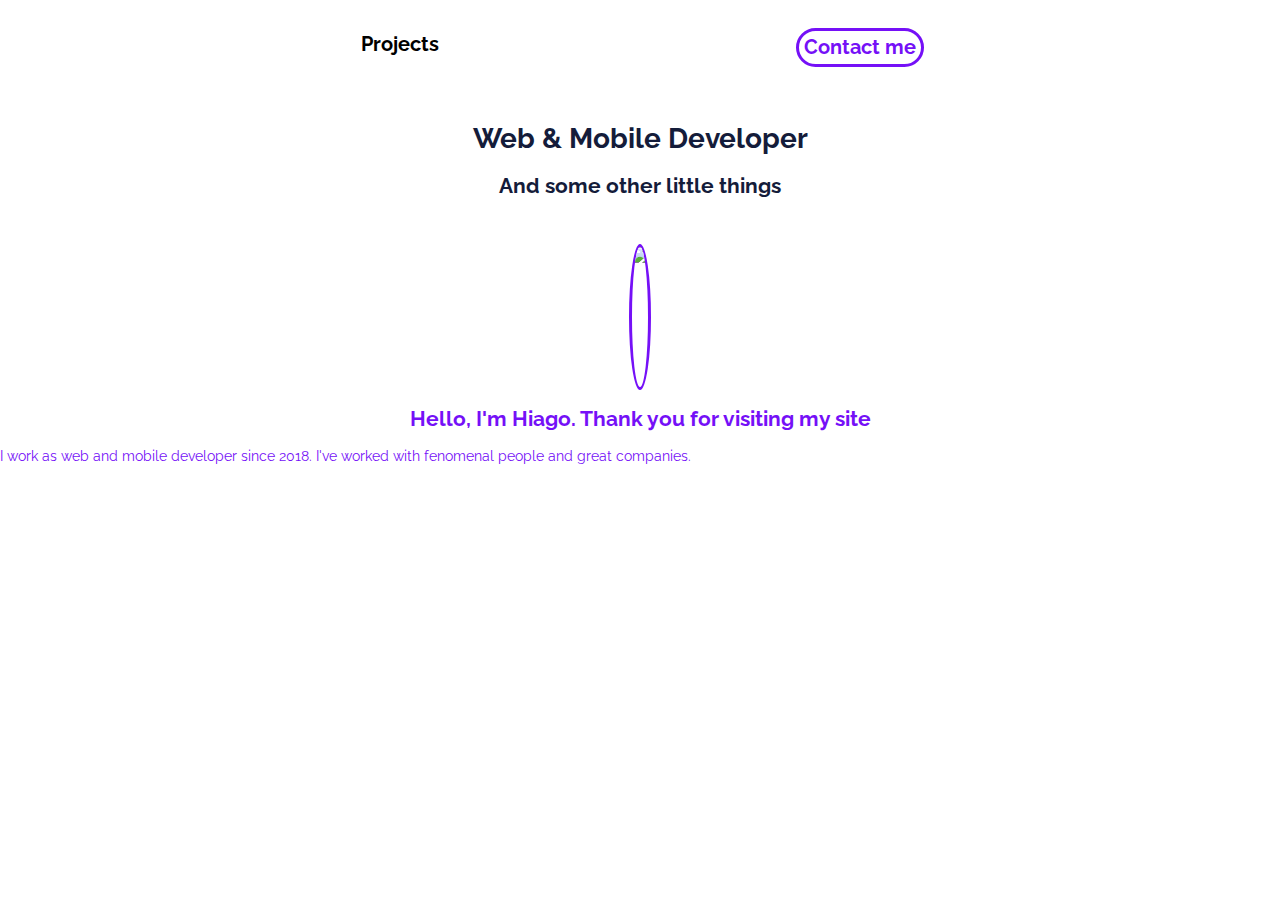
==== index.html @ d1b9c7f1 "initial commit" ====
<!DOCTYPE html>

<html>
    <head>

        <meta charset="utf-8">
        <meta name="viewport" content="width=device-width,initial-scale=1.0">
        <title>Hiago Souza</title>
        
        <link rel="stylesheet" type="text/css" href="style.css">
        <link href="https://fonts.googleapis.com/css2?family=Raleway&display=swap" rel="stylesheet">
            
    </head>

    <header>

        <div class="header-box">
            <div class="projects">Projects</div>
            <div class="contact-me">Contact me</div>
        </div>

    </header>

    <body>

        <div class="intro-container">
            <h1 class="site-title">Web & Mobile Developer</h1>
            <h2 class="site-subtitle">And some other little things</h2>

            <div class="avatar-pic">
                <img class="main-pic" src="./assets/main-pic.jpg">
            </div>
       </div>

       <div class="apresentation-container">
           <h2 class="apresentation-title">Hello, I'm Hiago. Thank you for visiting my site</h2>
           <p class="apresentation-paragraph">I work as web and mobile developer since 2018. I've worked with fenomenal people and great companies.</p>
       </div>

    </body>
       
</html>
---- style.css ----
html{line-height:1.15;-webkit-text-size-adjust:100%}body{margin:0}main{display:block}h1{font-size:2em;margin:.67em 0}hr{box-sizing:content-box;height:0;overflow:visible}pre{font-family:monospace,monospace;font-size:1em}a{background-color:transparent}abbr[title]{border-bottom:none;text-decoration:underline;text-decoration:underline dotted}b,strong{font-weight:bolder}code,kbd,samp{font-family:monospace,monospace;font-size:1em}small{font-size:80%}sub,sup{font-size:75%;line-height:0;position:relative;vertical-align:baseline}sub{bottom:-.25em}sup{top:-.5em}img{border-style:none}button,input,optgroup,select,textarea{font-family:inherit;font-size:100%;line-height:1.15;margin:0}button,input{overflow:visible}button,select{text-transform:none}[type=button],[type=reset],[type=submit],button{-webkit-appearance:button}[type=button]::-moz-focus-inner,[type=reset]::-moz-focus-inner,[type=submit]::-moz-focus-inner,button::-moz-focus-inner{border-style:none;padding:0}[type=button]:-moz-focusring,[type=reset]:-moz-focusring,[type=submit]:-moz-focusring,button:-moz-focusring{outline:1px dotted ButtonText}fieldset{padding:.35em .75em .625em}legend{box-sizing:border-box;color:inherit;display:table;max-width:100%;padding:0;white-space:normal}progress{vertical-align:baseline}textarea{overflow:auto}[type=checkbox],[type=radio]{box-sizing:border-box;padding:0}[type=number]::-webkit-inner-spin-button,[type=number]::-webkit-outer-spin-button{height:auto}[type=search]{-webkit-appearance:textfield;outline-offset:-2px}[type=search]::-webkit-search-decoration{-webkit-appearance:none}::-webkit-file-upload-button{-webkit-appearance:button;font:inherit}details{display:block}summary{display:list-item}template{display:none}[hidden]{display:none}


html{
    font-size: 14px;
    font-family: Raleway;
}
   
p{
       margin: 0;
}

h1{
    text-align: center;
}

h2{
    text-align: center;
}

.header-box{
    margin-top: 2rem;
    display: flex;
    justify-content: space-evenly;

}

.projects{
    font-weight: bold;
    font-size: 20px;
    margin-left: 5px;
    padding-top: 5px;
}

.contact-me{
    color: #7510F7;
    border: solid 3px #7510F7;
    border-radius: 30px;
    font-weight: bold;
    font-size: 20px;
    padding: 5px;
}

.intro-container{
    margin: 4rem 5px 0 5px;
}

.avatar-pic{
    display: flex;
    justify-content: center;
    align-content: center;
}

.main-pic{
    margin-top: 2rem;
    height: 10rem;
    border-radius: 50%;
    border: solid 3px #7510F7;
    text-align: center;
}

.site-title{
    color: #141c3a;
}

.site-subtitle{
    color: #141c3a;
}

.apresentation-container{
    color: #7510F7;
}
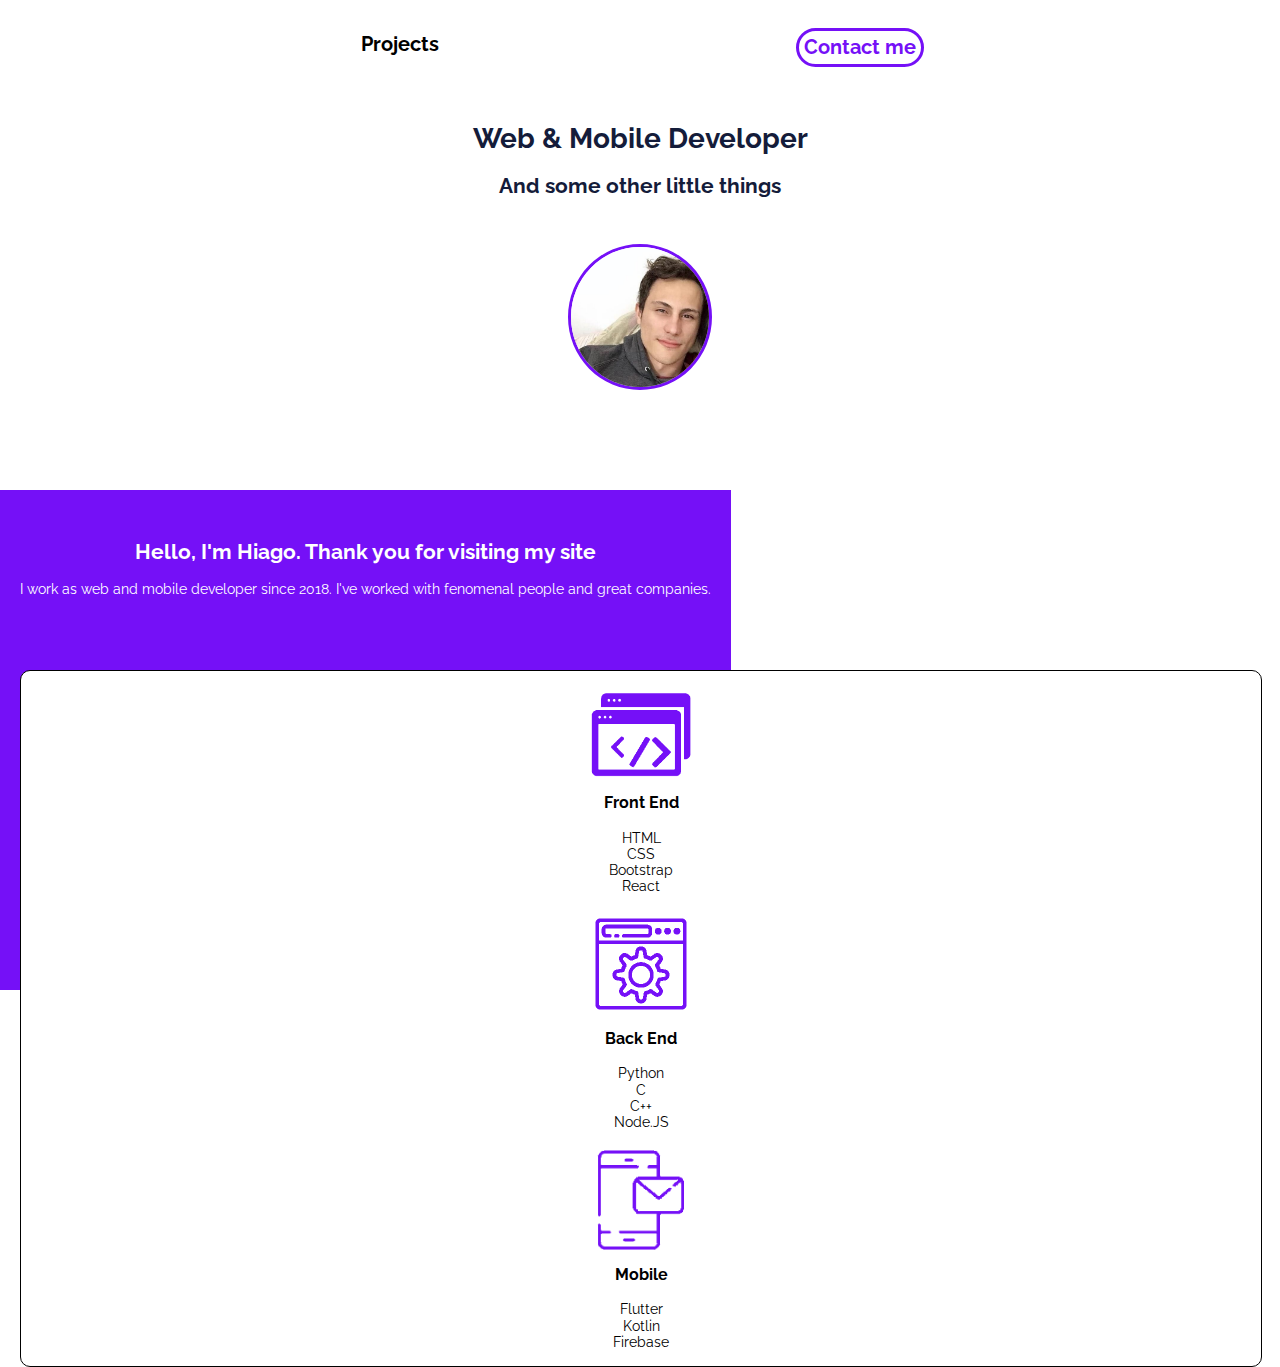
==== commit 94787b36: "body" ====
--- a/index.html
+++ b/index.html
@@ -26,9 +26,8 @@
         <div class="intro-container">
             <h1 class="site-title">Web & Mobile Developer</h1>
             <h2 class="site-subtitle">And some other little things</h2>
-
             <div class="avatar-pic">
-                <img class="main-pic" src="./assets/main-pic.jpg">
+                <img class="main-pic" src="./assets/Profile.png">
             </div>
        </div>
 
@@ -37,6 +36,20 @@
            <p class="apresentation-paragraph">I work as web and mobile developer since 2018. I've worked with fenomenal people and great companies.</p>
        </div>
 
+       <div class="skills-container">
+           <img class="front-icon" src="./assets/frontend-icon.png">
+           <h3 class="front-title">Front End</h3>
+            <p class="skills">HTML<br>CSS<br>Bootstrap<br>React</p>
+
+            <img class="back-icon" src="./assets/backend-icon.png">
+            <h3 class="back-title">Back End</h3>
+             <p class="skills">Python<br>C<br>C++<br>Node.JS</p>
+
+             <img class="mobile-icon" src="./assets/mobile-icon.png">
+             <h3 class="mobile-title">Mobile</h3>
+              <p class="skills">Flutter<br>Kotlin<br>Firebase<br><br></p>
+       </div>
+
     </body>
        
 </html>--- a/style.css
+++ b/style.css
@@ -15,6 +15,10 @@
 }
 
 h2{
+    text-align: center;
+}
+
+h3{
     text-align: center;
 }
 
@@ -57,6 +61,7 @@
     border-radius: 50%;
     border: solid 3px #7510F7;
     text-align: center;
+    
 }
 
 .site-title{
@@ -68,5 +73,64 @@
 }
 
 .apresentation-container{
-    color: #7510F7;
+    margin-top: 100px;
+    position: absolute;
+    height: 500px;
+    color: #ffffff;
+    background-color: #7510F7;
 }
+
+.apresentation-container .apresentation-paragraph{
+    text-align: center;
+    margin: 0 20px;
+
+}
+
+.apresentation-container .apresentation-title{
+    margin-top: 50px;
+    margin-right: 20px;
+    margin-left: 20px;
+}
+
+.my-skills{
+    color: #141c3a;
+
+}
+
+.skills-container{
+    position: absolute;
+    background-color:  #ffffff;
+    width: calc(100% - 40px);
+    margin: 280px 20px 0 20px;
+    border-radius: 10px;
+    border: 1px solid black;
+}
+
+.skills-container .front-icon{
+    margin-top: 20px;
+    width: 100px;
+    margin-left: auto;
+    margin-right: auto;
+    display: block;
+}
+
+.skills-container .skills{
+    text-align: center;
+
+}
+
+.skills-container .back-icon{
+    margin-top: 20px;
+    width: 100px;
+    margin-left: auto;
+    margin-right: auto;
+    display: block;
+}
+
+.skills-container .mobile-icon{
+    margin-top: 20px;
+    width: 100px;
+    margin-left: auto;
+    margin-right: auto;
+    display: block;
+}
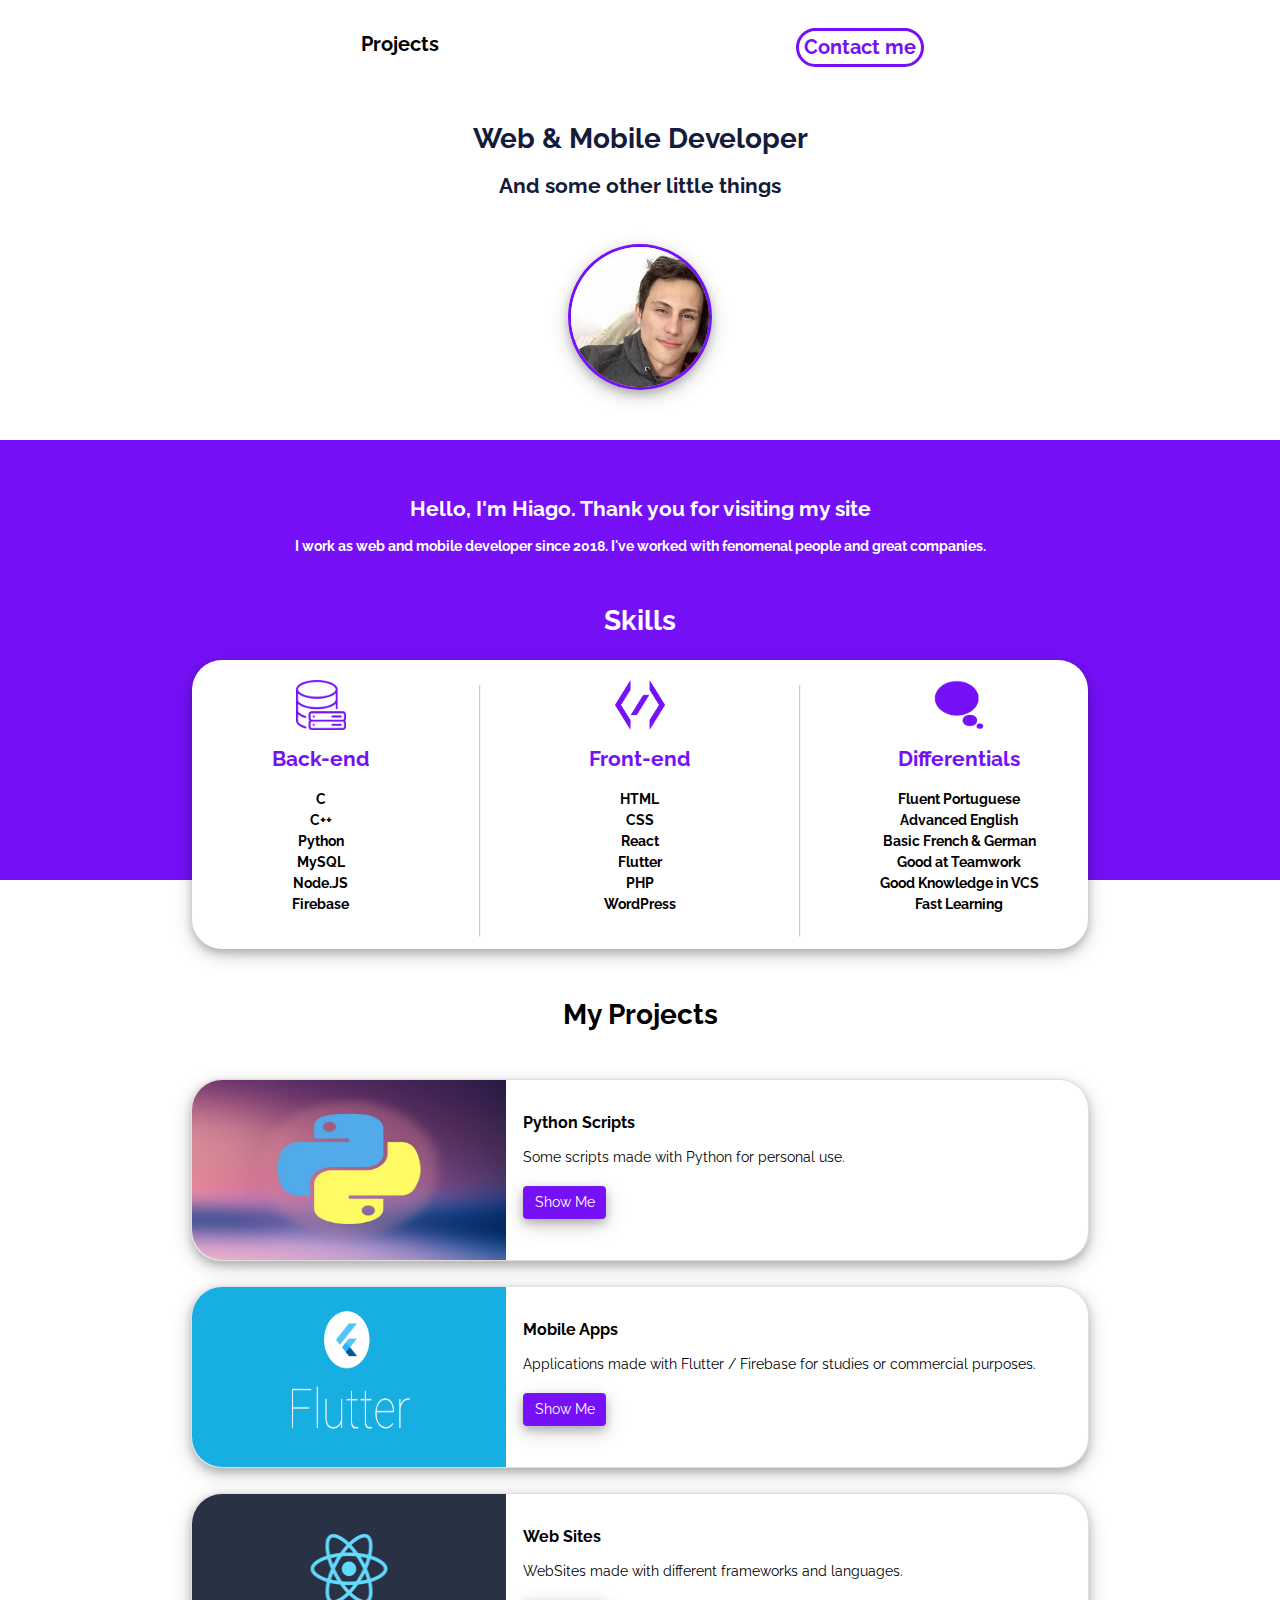
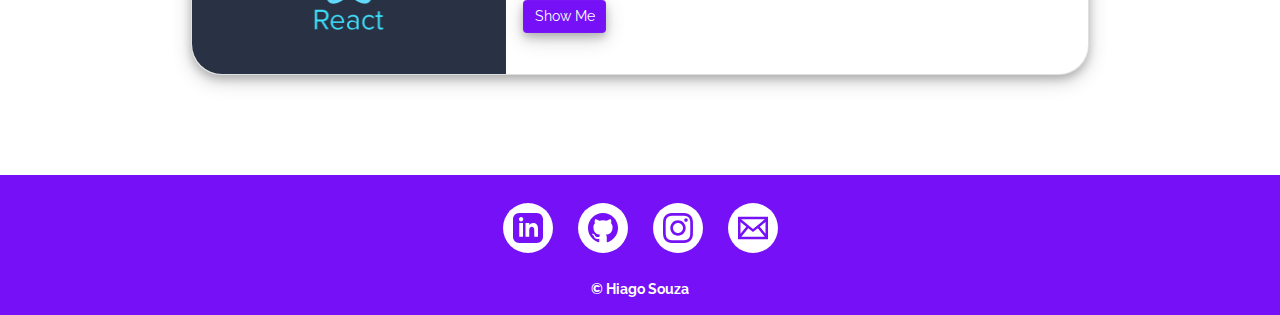
==== commit 27bd3594: "first commit for homepage" ====
--- a/index.html
+++ b/index.html
@@ -26,30 +26,115 @@
         <div class="intro-container">
             <h1 class="site-title">Web & Mobile Developer</h1>
             <h2 class="site-subtitle">And some other little things</h2>
+
             <div class="avatar-pic">
-                <img class="main-pic" src="./assets/Profile.png">
+                <img class="main-pic" src="./assets/profile.jpg">
             </div>
        </div>
 
-       <div class="apresentation-container">
-           <h2 class="apresentation-title">Hello, I'm Hiago. Thank you for visiting my site</h2>
-           <p class="apresentation-paragraph">I work as web and mobile developer since 2018. I've worked with fenomenal people and great companies.</p>
-       </div>
+       <div class="background-color-div"></div>
+            <div class="apresentation-container">
+                <h2 class="apresentation-title">Hello, I'm Hiago. Thank you for visiting my site</h2>
+                <p class="apresentation-paragraph">I work as web and mobile developer since 2018. I've worked with fenomenal people and great companies.</p>
+            </div>
 
-       <div class="skills-container">
-           <img class="front-icon" src="./assets/frontend-icon.png">
-           <h3 class="front-title">Front End</h3>
-            <p class="skills">HTML<br>CSS<br>Bootstrap<br>React</p>
+           <h2 class="section-skills-title">Skills</h2>
+            <div class="skills-card">
+                <div class="skill-column">
+                    <div class="skill-title">
+                        <img src="./assets/back-logo.png" class="logo"> 
+                        <h2 class="back-title">Back-end</h2>
+                    </div>
 
-            <img class="back-icon" src="./assets/backend-icon.png">
-            <h3 class="back-title">Back End</h3>
-             <p class="skills">Python<br>C<br>C++<br>Node.JS</p>
+                    <ul class="skills-name">
+                        <li>C</li>
+                        <li>C++</li>
+                        <li>Python</li>
+                        <li>MySQL</li>
+                        <li>Node.JS</li>
+                        <li>Firebase</li>
+                    </ul>
+                 </div>
+                 <hr>
 
-             <img class="mobile-icon" src="./assets/mobile-icon.png">
-             <h3 class="mobile-title">Mobile</h3>
-              <p class="skills">Flutter<br>Kotlin<br>Firebase<br><br></p>
-       </div>
+                <div class="skill-column"> 
+                    <div class="skill-title">
+                        <img src="./assets/front-logo.png" class="logo">
+                        <h2 class="back-title">Front-end</h2>
+                    </div>
+    
+                    
+                    <ul class="skills-name">
+                        <li>HTML</li>
+                        <li>CSS</li>
+                        <li>React</li>
+                        <li>Flutter</li>
+                        <li>PHP</li>
+                        <li>WordPress</li>
+                    </ul>
+                </div>
+                <hr>
+        
+                <div class="skill-column">
+                    <div class="skill-title">
+                        <img src="./assets/soft-logo.png" class="logo"> </img>
+                        <h2 class="back-title">Differentials</h2>
+                    </div>
+    
+                    <ul class="skills-name">
+                        <li>Fluent Portuguese</li>
+                        <li>Advanced English</li>
+                        <li>Basic French & German</li>
+                        <li>Good at Teamwork</li>
+                        <li>Good Knowledge in VCS</li>
+                        <li>Fast Learning</li>
+                    </ul>
+                </div>
+           </div>
+      
 
+        <h2 class="my-projects-title">My Projects</h2>
+        <div class="my-projects">
+            <div class="card">
+                <img src="assets/python.jpg" class="card-img-top">
+                <div class="card-body">
+                    <h3 class="card-title">Python Scripts</h3>
+                    <p class="card-text">Some scripts made with Python for personal use.</p>
+                    <a href="#" class="btn btn-primary">Show Me</a>
+                </div>
+            </div>
+
+            <div class="card">
+                <img src="assets/flutter.png" class="card-img-top">
+                <div class="card-body">
+                    <h3 class="card-title">Mobile Apps</h3>
+                    <p class="card-text">Applications made with Flutter / Firebase for studies or commercial purposes.</p>
+                    <a href="#" class="btn btn-primary">Show Me</a>
+                </div>
+            </div>
+
+            <div class="card">
+                <img src="assets/react-logo.jpg" class="card-img-top">
+                <div class="card-body">
+                    <h3 class="card-title">Web Sites</h3>
+                    <p class="card-text"></p>WebSites made with different frameworks and languages.</p>
+                    <a href="#" class="btn btn-primary">Show Me</a>
+                </div>
+            </div>
+        </div> 
     </body>
+
+    <footer>
+        <div class="footer-div">
+            <div class="footer-avatar">
+                <a class="link-avatar"><svg xmlns="http://www.w3.org/2000/svg" width="30" height="30" viewBox="0 0 24 24"><path d="M19 0h-14c-2.761 0-5 2.239-5 5v14c0 2.761 2.239 5 5 5h14c2.762 0 5-2.239 5-5v-14c0-2.761-2.238-5-5-5zm-11 19h-3v-11h3v11zm-1.5-12.268c-.966 0-1.75-.79-1.75-1.764s.784-1.764 1.75-1.764 1.75.79 1.75 1.764-.783 1.764-1.75 1.764zm13.5 12.268h-3v-5.604c0-3.368-4-3.113-4 0v5.604h-3v-11h3v1.765c1.396-2.586 7-2.777 7 2.476v6.759z"/></svg></a>
+                <a class="link-avatar"><svg xmlns="http://www.w3.org/2000/svg" width="30" height="30" viewBox="0 0 24 24"><path d="M12 0c-6.626 0-12 5.373-12 12 0 5.302 3.438 9.8 8.207 11.387.599.111.793-.261.793-.577v-2.234c-3.338.726-4.033-1.416-4.033-1.416-.546-1.387-1.333-1.756-1.333-1.756-1.089-.745.083-.729.083-.729 1.205.084 1.839 1.237 1.839 1.237 1.07 1.834 2.807 1.304 3.492.997.107-.775.418-1.305.762-1.604-2.665-.305-5.467-1.334-5.467-5.931 0-1.311.469-2.381 1.236-3.221-.124-.303-.535-1.524.117-3.176 0 0 1.008-.322 3.301 1.23.957-.266 1.983-.399 3.003-.404 1.02.005 2.047.138 3.006.404 2.291-1.552 3.297-1.23 3.297-1.23.653 1.653.242 2.874.118 3.176.77.84 1.235 1.911 1.235 3.221 0 4.609-2.807 5.624-5.479 5.921.43.372.823 1.102.823 2.222v3.293c0 .319.192.694.801.576 4.765-1.589 8.199-6.086 8.199-11.386 0-6.627-5.373-12-12-12z"/></svg></a>
+                <a class="link-avatar"><svg xmlns="http://www.w3.org/2000/svg" width="30" height="30" viewBox="0 0 24 24"><path d="M12 2.163c3.204 0 3.584.012 4.85.07 3.252.148 4.771 1.691 4.919 4.919.058 1.265.069 1.645.069 4.849 0 3.205-.012 3.584-.069 4.849-.149 3.225-1.664 4.771-4.919 4.919-1.266.058-1.644.07-4.85.07-3.204 0-3.584-.012-4.849-.07-3.26-.149-4.771-1.699-4.919-4.92-.058-1.265-.07-1.644-.07-4.849 0-3.204.013-3.583.07-4.849.149-3.227 1.664-4.771 4.919-4.919 1.266-.057 1.645-.069 4.849-.069zm0-2.163c-3.259 0-3.667.014-4.947.072-4.358.2-6.78 2.618-6.98 6.98-.059 1.281-.073 1.689-.073 4.948 0 3.259.014 3.668.072 4.948.2 4.358 2.618 6.78 6.98 6.98 1.281.058 1.689.072 4.948.072 3.259 0 3.668-.014 4.948-.072 4.354-.2 6.782-2.618 6.979-6.98.059-1.28.073-1.689.073-4.948 0-3.259-.014-3.667-.072-4.947-.196-4.354-2.617-6.78-6.979-6.98-1.281-.059-1.69-.073-4.949-.073zm0 5.838c-3.403 0-6.162 2.759-6.162 6.162s2.759 6.163 6.162 6.163 6.162-2.759 6.162-6.163c0-3.403-2.759-6.162-6.162-6.162zm0 10.162c-2.209 0-4-1.79-4-4 0-2.209 1.791-4 4-4s4 1.791 4 4c0 2.21-1.791 4-4 4zm6.406-11.845c-.796 0-1.441.645-1.441 1.44s.645 1.44 1.441 1.44c.795 0 1.439-.645 1.439-1.44s-.644-1.44-1.439-1.44z"/></svg></a>
+                <a class="link-avatar"><svg xmlns="http://www.w3.org/2000/svg" width="30" height="30" viewBox="0 0 24 24"><path d="M0 3v18h24v-18h-24zm6.623 7.929l-4.623 5.712v-9.458l4.623 3.746zm-4.141-5.929h19.035l-9.517 7.713-9.518-7.713zm5.694 7.188l3.824 3.099 3.83-3.104 5.612 6.817h-18.779l5.513-6.812zm9.208-1.264l4.616-3.741v9.348l-4.616-5.607z"/></svg></a>
+               
+            </div>
+            <p class="copyright-paragraph">© Hiago Souza</p>
+        </div>
+    </footer>
        
 </html>--- a/style.css
+++ b/style.css
@@ -18,10 +18,6 @@
     text-align: center;
 }
 
-h3{
-    text-align: center;
-}
-
 .header-box{
     margin-top: 2rem;
     display: flex;
@@ -29,108 +25,351 @@
 
 }
 
-.projects{
+.header-box .projects{
     font-weight: bold;
     font-size: 20px;
     margin-left: 5px;
     padding-top: 5px;
-}
-
-.contact-me{
+    cursor: pointer;
+}
+
+.header-box .contact-me{
     color: #7510F7;
     border: solid 3px #7510F7;
     border-radius: 30px;
     font-weight: bold;
     font-size: 20px;
     padding: 5px;
-}
+    cursor: pointer;
+}
+
+.header-box .contact-me:hover{
+    color: white;
+    background-color: #7510F7;
+}
+
+
 
 .intro-container{
     margin: 4rem 5px 0 5px;
 }
 
-.avatar-pic{
+.intro-container .avatar-pic{
     display: flex;
     justify-content: center;
     align-content: center;
-}
-
-.main-pic{
+    margin-bottom: 50px;
+}
+
+.intro-container .avatar-pic .main-pic{
     margin-top: 2rem;
     height: 10rem;
     border-radius: 50%;
     border: solid 3px #7510F7;
     text-align: center;
+    box-shadow: 0 4px 8px 0 rgba(0, 0, 0, 0.2), 0 6px 20px 0 rgba(0, 0, 0, 0.19);
+}
+
+.apresentation-container{
+    text-align: center;
+    margin-bottom: 50px;
+    color: #ffffff;
+    padding-top: 40px;
+    margin: 0 30px 50px;
+}
+
+.apresentation-container .apresentation-paragraph{
+    font-weight: bold;
+}
+
+.intro-container .site-title{
+    color: #141c3a;
+}
+
+.intro-container .site-subtitle{
+    color: #141c3a;
+}
+
+.section-skills-title{
+    color: #ffffff;
+    font-size: 28px;
     
 }
 
-.site-title{
-    color: #141c3a;
-}
-
-.site-subtitle{
-    color: #141c3a;
-}
-
-.apresentation-container{
+.background-color-div{
+    background-color: #7510F7;
+    height: 40%;
+    width: 100%;
+    padding-top: 40px;
+    padding-bottom: 40px;
+    position: absolute;
+    z-index: -1;
+
+}
+
+.skills-card{
+    background-color: #ffffff;
+    border-radius: 30px;
+    height: auto;
+    width: 80%;
+    display: block;
+    margin: auto;
+    box-shadow: 0 4px 8px 0 rgba(0, 0, 0, 0.2), 0 6px 20px 0 rgba(0, 0, 0, 0.19);
+    position: relative;
+}
+
+.skills-card .skill-column .skill-title{
+    padding-top: 20px;
+    display: flex;
+    justify-content: center;
+    align-items: center;
+    flex-direction: column;
+
+}
+
+.skills-card .skill-column .skill-title .logo{
+    height: 50px;
+    width: 50px;
+}
+
+.skills-card .skill-column .skill-title .back-title{
+    color: #7510F7;
+
+}
+
+
+.skills-card .skill-column .skills-name{
+    text-align: center;
+    font-weight: bold;
+    list-style: none;
+    line-height: 1.5rem;
+    padding: 0;
+    margin-top: 0;
+}
+
+.skills-card .skill-column .skills-name:last-of-type{
+    padding-bottom: 20px;
+}
+
+.skills-card  hr{
+    color: grey;
+    margin: 0 30px;
+    opacity: 0.5;
+}
+
+.my-projects-title{
+    text-align: center;
+    margin-top: 50px;
+    font-size: 28px;
+    position: relative;
+
+}
+
+.my-projects {
+    display: flex;
+    justify-content: center;
+    align-items: center;
+    flex-direction: column;
+
+
+}
+
+.card{
+    position: relative;
+    display: flex;
+    flex-direction: column;
+    min-width: 0;
+    background-color: #fff;
+    background-clip: border-box;
+    border: 1px solid rgba(0,0,0,.125);
+    width: 80%;
+    border-radius: 30px;
+    margin-top: 25px;
+    box-shadow: 0 4px 8px 0 rgba(0, 0, 0, 0.2), 0 6px 20px 0 rgba(0, 0, 0, 0.19);
+}
+
+.card .card-img-top{
+    background-size: cover;    
+    height: 180px;
+    border-top-right-radius: 30px;
+    border-top-left-radius: 30px;
+
+}
+
+.card-body {
+    flex: 1 1 auto;
+    padding: 1.25rem;
+}
+
+.btn {
+    display: inline-block;
+    font-weight: 400;
+    color: #212529;
+    text-align: center;
+    user-select: none;
+    background-color: transparent;
+    border: 1px solid transparent;
+    padding: .375rem .75rem;
+    font-size: 1rem;
+    line-height: 1.5;
+    border-radius: .25rem;
+    transition: color .15s ease-in-out, .15s ease-in-out, .15s ease-in-out, .15s ease-in-out;
+    box-shadow: 0 4px 8px 0 rgba(0, 0, 0, 0.2), 0 6px 20px 0 rgba(0, 0, 0, 0.19);
+
+}
+
+.btn-primary {
+    margin-top: 20px;
+    color: #fff;
+    background-color:#7510F7;
+    border-color: #7717f5;
+    text-decoration: none;
+}
+
+.footer-div{
     margin-top: 100px;
-    position: absolute;
-    height: 500px;
-    color: #ffffff;
+    background-color:#7510F7;
+    width: 100%;
+    height: 10rem;
+
+}
+
+.footer-avatar{
+    padding-top: 2rem;
+    display: flex;
+    align-items: center;
+    justify-content: center;
+}
+
+.link-avatar{
+    padding: 10px;
+    border-radius: 50%;
+    height: 30px;
+    width: 30px;
+    background-color: #fff;
+    margin-right: 10px;
+    fill: #7510F7;
+    cursor: pointer;
+}
+
+.link-avatar:hover{
+    transition: all .2s ease-in-out;
+    fill: white;
     background-color: #7510F7;
-}
-
-.apresentation-container .apresentation-paragraph{
-    text-align: center;
-    margin: 0 20px;
-
-}
-
-.apresentation-container .apresentation-title{
-    margin-top: 50px;
-    margin-right: 20px;
-    margin-left: 20px;
-}
-
-.my-skills{
-    color: #141c3a;
-
-}
-
-.skills-container{
-    position: absolute;
-    background-color:  #ffffff;
-    width: calc(100% - 40px);
-    margin: 280px 20px 0 20px;
-    border-radius: 10px;
-    border: 1px solid black;
-}
-
-.skills-container .front-icon{
-    margin-top: 20px;
-    width: 100px;
-    margin-left: auto;
-    margin-right: auto;
-    display: block;
-}
-
-.skills-container .skills{
-    text-align: center;
-
-}
-
-.skills-container .back-icon{
-    margin-top: 20px;
-    width: 100px;
-    margin-left: auto;
-    margin-right: auto;
-    display: block;
-}
-
-.skills-container .mobile-icon{
-    margin-top: 20px;
-    width: 100px;
-    margin-left: auto;
-    margin-right: auto;
-    display: block;
-}
+    border: solid 1px white;
+}
+
+
+.link-avatar:last-of-type{
+    margin-right: 0;
+}
+
+.copyright-paragraph{
+    color: #fff;
+    font-weight: bold;
+    font-size: 14px;
+    text-align: center;
+    margin-top: 2rem;
+    
+}
+
+@media (min-width: 780px) {
+    .skills-card{
+        display: flex;
+        flex-direction: row;
+        justify-content: space-evenly;
+        width: 70%;
+      
+    }
+
+    .skill-column{
+        flex: 1 1 0px;
+        flex-basis: 100%;
+    }
+
+    .skills-card hr{
+        margin-top: 25px;
+        height: 250px;
+    }
+
+    .card{
+        position: relative;
+        display: flex;
+        flex-direction: row;
+        min-width: 0;
+        background-color: #fff;
+        background-clip: border-box;
+        border: 1px solid rgba(0,0,0,.125);
+        width: 70%;
+        border-radius: 30px;
+        margin-top: 25px;
+        box-shadow: 0 4px 8px 0 rgba(0, 0, 0, 0.2), 0 6px 20px 0 rgba(0, 0, 0, 0.19);
+    }
+
+    .card .card-img-top{
+        width: 35%;
+        border-top-left-radius: 30px;
+        border-bottom-left-radius: 30px;
+        border-top-right-radius: 0;
+
+    }
+
+    .link-avatar{
+        padding: 10px;
+        border-radius: 50%;
+        height: 30px;
+        width: 30px;
+        background-color: #fff;
+        margin-right: 25px;
+        fill: #7510F7;
+        cursor: pointer;
+    }
+    
+}
+
+@media (min-width: 1300px) {
+    .my-projects {
+        display: flex;
+        justify-content: center;
+        align-items: center;
+        flex-direction: row;
+        width: calc( 70% + 40px);
+        margin: auto;
+        box-sizing: content-box;
+        text-align: center;
+    }
+
+    .card{
+        position: relative;
+        display: flex;
+        flex-direction: column;
+        min-width: 0;
+        background-color: #fff;
+        background-clip: border-box;
+        border: 1px solid rgba(0,0,0,.125);
+        width: 80%;
+        border-radius: 30px;
+        margin-top: 25px;
+        box-shadow: 0 4px 8px 0 rgba(0, 0, 0, 0.2), 0 6px 20px 0 rgba(0, 0, 0, 0.19);
+        margin: 0 20px;
+    }
+
+    .card .card-img-top{
+        background-size: cover;    
+        height: 180px;
+        width: 100%;
+        border-top-right-radius: 30px;
+        border-top-left-radius: 30px;
+        border-bottom-left-radius: 0;
+
+    }
+
+    .header-box{
+        justify-content: flex-end;
+        margin-right: 50px;
+    }
+
+    .header-box .projects{
+        margin-right: 50px;
+    }
+}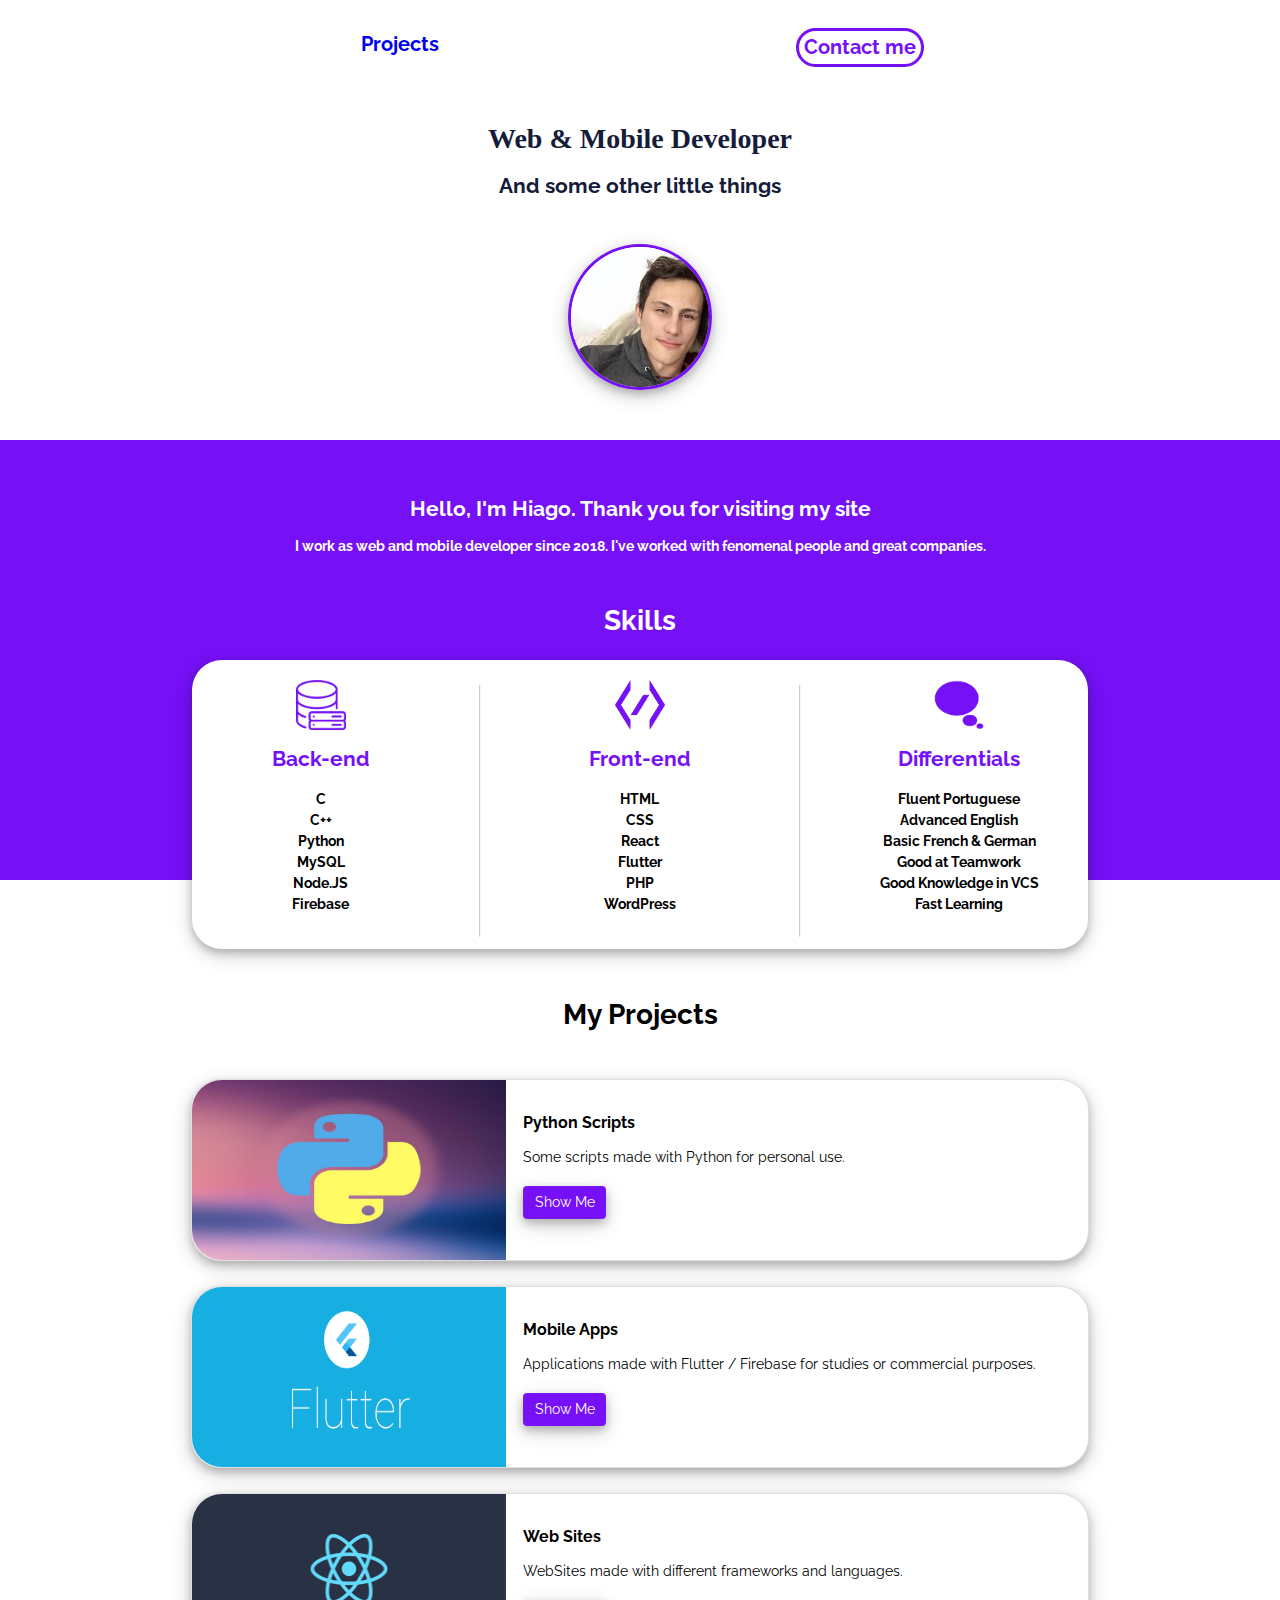
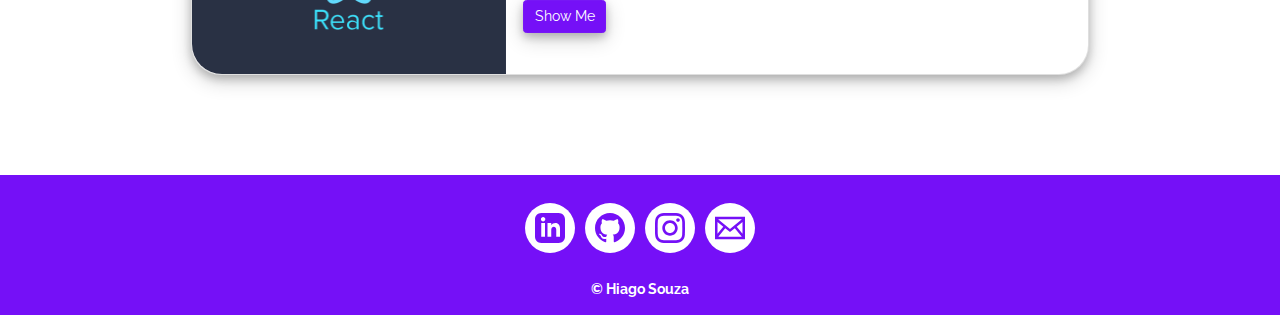
==== commit c1dfe618: "projects no header" ====
--- a/index.html
+++ b/index.html
@@ -7,22 +7,25 @@
         <meta name="viewport" content="width=device-width,initial-scale=1.0">
         <title>Hiago Souza</title>
         
-        <link rel="stylesheet" type="text/css" href="style.css">
+        <link rel="stylesheet" type="text/css" href="css/style.css">
+        <link rel="stylesheet" type="text/css" href="css/footer.css">
+        
+
         <link href="https://fonts.googleapis.com/css2?family=Raleway&display=swap" rel="stylesheet">
-            
+
     </head>
 
     <header>
 
         <div class="header-box">
-            <div class="projects">Projects</div>
-            <div class="contact-me">Contact me</div>
+            <a href="./projects.html" class="projects">Projects</a>
+            <a href="./contact.html" class="contact-me">Contact me</a>
         </div>
 
     </header>
 
     <body>
-
+        
         <div class="intro-container">
             <h1 class="site-title">Web & Mobile Developer</h1>
             <h2 class="site-subtitle">And some other little things</h2>
@@ -121,9 +124,9 @@
                     <a href="#" class="btn btn-primary">Show Me</a>
                 </div>
             </div>
+        
         </div> 
     </body>
-
     <footer>
         <div class="footer-div">
             <div class="footer-avatar">
@@ -136,5 +139,7 @@
             <p class="copyright-paragraph">© Hiago Souza</p>
         </div>
     </footer>
+
+    
        
 </html>--- a/css/style.css
+++ b/css/style.css
@@ -0,0 +1,345 @@
+html{line-height:1.15;-webkit-text-size-adjust:100%}body{margin:0}main{display:block}h1{font-size:2em;margin:.67em 0}hr{box-sizing:content-box;height:0;overflow:visible}pre{font-family:monospace,monospace;font-size:1em}a{background-color:transparent}abbr[title]{border-bottom:none;text-decoration:underline;text-decoration:underline dotted}b,strong{font-weight:bolder}code,kbd,samp{font-family:monospace,monospace;font-size:1em}small{font-size:80%}sub,sup{font-size:75%;line-height:0;position:relative;vertical-align:baseline}sub{bottom:-.25em}sup{top:-.5em}img{border-style:none}button,input,optgroup,select,textarea{font-family:inherit;font-size:100%;line-height:1.15;margin:0}button,input{overflow:visible}button,select{text-transform:none}[type=button],[type=reset],[type=submit],button{-webkit-appearance:button}[type=button]::-moz-focus-inner,[type=reset]::-moz-focus-inner,[type=submit]::-moz-focus-inner,button::-moz-focus-inner{border-style:none;padding:0}[type=button]:-moz-focusring,[type=reset]:-moz-focusring,[type=submit]:-moz-focusring,button:-moz-focusring{outline:1px dotted ButtonText}fieldset{padding:.35em .75em .625em}legend{box-sizing:border-box;color:inherit;display:table;max-width:100%;padding:0;white-space:normal}progress{vertical-align:baseline}textarea{overflow:auto}[type=checkbox],[type=radio]{box-sizing:border-box;padding:0}[type=number]::-webkit-inner-spin-button,[type=number]::-webkit-outer-spin-button{height:auto}[type=search]{-webkit-appearance:textfield;outline-offset:-2px}[type=search]::-webkit-search-decoration{-webkit-appearance:none}::-webkit-file-upload-button{-webkit-appearance:button;font:inherit}details{display:block}summary{display:list-item}template{display:none}[hidden]{display:none}
+
+
+html{
+    font-size: 14px;
+    font-family: Raleway;
+}
+   
+p{
+       margin: 0;
+}
+
+h1{
+    text-align: center;
+    font-family: Roboto;
+}
+
+h2{
+    text-align: center;
+}
+
+.header-box{
+    margin-top: 2rem;
+    display: flex;
+    justify-content: space-evenly;
+
+}
+
+.header-box .projects{
+    font-weight: bold;
+    font-size: 20px;
+    margin-left: 5px;
+    padding-top: 5px;
+    cursor: pointer;
+    text-decoration: none;
+
+}
+
+.header-box .contact-me{
+    color: #7510F7;
+    border: solid 3px #7510F7;
+    border-radius: 30px;
+    font-weight: bold;
+    font-size: 20px;
+    padding: 5px;
+    cursor: pointer;
+    text-decoration: none;
+
+}
+
+.header-box .contact-me:hover{
+    color: white;
+    background-color: #7510F7;
+}
+
+
+
+.intro-container{
+    margin: 4rem 5px 0 5px;
+}
+
+.intro-container .avatar-pic{
+    display: flex;
+    justify-content: center;
+    align-content: center;
+    margin-bottom: 50px;
+}
+
+.intro-container .avatar-pic .main-pic{
+    margin-top: 2rem;
+    height: 10rem;
+    border-radius: 50%;
+    border: solid 3px #7510F7;
+    text-align: center;
+    box-shadow: 0 4px 8px 0 rgba(0, 0, 0, 0.2), 0 6px 20px 0 rgba(0, 0, 0, 0.19);
+}
+
+.apresentation-container{
+    text-align: center;
+    margin-bottom: 50px;
+    color: #ffffff;
+    padding-top: 40px;
+    margin: 0 30px 50px;
+}
+
+.apresentation-container .apresentation-paragraph{
+    font-weight: bold;
+}
+
+.intro-container .site-title{
+    color: #141c3a;
+}
+
+.intro-container .site-subtitle{
+    color: #141c3a;
+}
+
+.section-skills-title{
+    color: #ffffff;
+    font-size: 28px;
+    
+}
+
+.background-color-div{
+    background-color: #7510F7;
+    height: 40%;
+    width: 100%;
+    padding-top: 40px;
+    padding-bottom: 40px;
+    position: absolute;
+    z-index: -1;
+
+}
+
+.skills-card{
+    background-color: #ffffff;
+    border-radius: 30px;
+    height: auto;
+    width: 80%;
+    display: block;
+    margin: auto;
+    box-shadow: 0 4px 8px 0 rgba(0, 0, 0, 0.2), 0 6px 20px 0 rgba(0, 0, 0, 0.19);
+    position: relative;
+}
+
+.skills-card .skill-column .skill-title{
+    padding-top: 20px;
+    display: flex;
+    justify-content: center;
+    align-items: center;
+    flex-direction: column;
+
+}
+
+.skills-card .skill-column .skill-title .logo{
+    height: 50px;
+    width: 50px;
+}
+
+.skills-card .skill-column .skill-title .back-title{
+    color: #7510F7;
+
+}
+
+
+.skills-card .skill-column .skills-name{
+    text-align: center;
+    font-weight: bold;
+    list-style: none;
+    line-height: 1.5rem;
+    padding: 0;
+    margin-top: 0;
+}
+
+.skills-card .skill-column .skills-name:last-of-type{
+    padding-bottom: 20px;
+}
+
+.skills-card  hr{
+    color: grey;
+    margin: 0 30px;
+    opacity: 0.5;
+}
+
+.my-projects-title{
+    text-align: center;
+    margin-top: 50px;
+    font-size: 28px;
+    position: relative;
+
+}
+
+.my-projects {
+    display: flex;
+    justify-content: center;
+    align-items: center;
+    flex-direction: column;
+
+
+}
+
+.card{
+    position: relative;
+    display: flex;
+    flex-direction: column;
+    min-width: 0;
+    background-color: #fff;
+    background-clip: border-box;
+    border: 1px solid rgba(0,0,0,.125);
+    width: 80%;
+    border-radius: 30px;
+    margin-top: 25px;
+    box-shadow: 0 4px 8px 0 rgba(0, 0, 0, 0.2), 0 6px 20px 0 rgba(0, 0, 0, 0.19);
+}
+
+.card .card-img-top{
+    background-size: cover;    
+    height: 180px;
+    border-top-right-radius: 30px;
+    border-top-left-radius: 30px;
+
+}
+
+.card-body {
+    flex: 1 1 auto;
+    padding: 1.25rem;
+}
+
+.btn {
+    display: inline-block;
+    font-weight: 400;
+    color: #212529;
+    text-align: center;
+    user-select: none;
+    background-color: transparent;
+    border: 1px solid transparent;
+    padding: .375rem .75rem;
+    font-size: 1rem;
+    line-height: 1.5;
+    border-radius: .25rem;
+    transition: color .15s ease-in-out, .15s ease-in-out, .15s ease-in-out, .15s ease-in-out;
+    box-shadow: 0 4px 8px 0 rgba(0, 0, 0, 0.2), 0 6px 20px 0 rgba(0, 0, 0, 0.19);
+
+}
+
+.btn-primary {
+    margin-top: 20px;
+    color: #fff;
+    background-color:#7510F7;
+    border-color: #7717f5;
+    text-decoration: none;
+}
+
+
+@media (min-width: 780px) {
+    .skills-card{
+        display: flex;
+        flex-direction: row;
+        justify-content: space-evenly;
+        width: 70%;
+      
+    }
+
+    .skill-column{
+        flex: 1 1 0px;
+        flex-basis: 100%;
+    }
+
+    .skills-card hr{
+        margin-top: 25px;
+        height: 250px;
+    }
+
+    .card{
+        position: relative;
+        display: flex;
+        flex-direction: row;
+        min-width: 0;
+        background-color: #fff;
+        background-clip: border-box;
+        border: 1px solid rgba(0,0,0,.125);
+        width: 70%;
+        border-radius: 30px;
+        margin-top: 25px;
+        box-shadow: 0 4px 8px 0 rgba(0, 0, 0, 0.2), 0 6px 20px 0 rgba(0, 0, 0, 0.19);
+    }
+
+    .card .card-img-top{
+        width: 35%;
+        border-top-left-radius: 30px;
+        border-bottom-left-radius: 30px;
+        border-top-right-radius: 0;
+
+    }
+
+    .link-avatar{
+        padding: 10px;
+        border-radius: 50%;
+        height: 30px;
+        width: 30px;
+        background-color: #fff;
+        margin-right: 25px;
+        fill: #7510F7;
+        cursor: pointer;
+    }
+    
+}
+
+@media (min-width: 1300px) {
+    .my-projects {
+        display: flex;
+        justify-content: center;
+        align-items: center;
+        flex-direction: row;
+        width: calc( 70% + 40px);
+        margin: auto;
+        box-sizing: content-box;
+        text-align: center;
+    }
+
+    .my-projects-projects {
+        display: flex;
+        justify-content: center;
+        align-items: center;
+        flex-direction: row;
+        width: calc( 50% + 40px);
+        margin: auto;
+        box-sizing: content-box;
+        text-align: center;
+    }
+
+    .card{
+        position: relative;
+        display: flex;
+        flex-direction: column;
+        min-width: 0;
+        background-color: #fff;
+        background-clip: border-box;
+        border: 1px solid rgba(0,0,0,.125);
+        width: 80%;
+        border-radius: 30px;
+        margin-top: 25px;
+        box-shadow: 0 4px 8px 0 rgba(0, 0, 0, 0.2), 0 6px 20px 0 rgba(0, 0, 0, 0.19);
+        margin: 0 20px;
+    }
+
+    .card .card-img-top{
+        background-size: cover;    
+        height: 180px;
+        width: 100%;
+        border-top-right-radius: 30px;
+        border-top-left-radius: 30px;
+        border-bottom-left-radius: 0;
+
+    }
+
+    .header-box{
+        justify-content: flex-end;
+        margin-right: 50px;
+    }
+
+    .header-box .projects{
+        margin-right: 50px;
+    }
+}--- a/css/footer.css
+++ b/css/footer.css
@@ -0,0 +1,56 @@
+.footer-div{
+    margin-top: 100px;
+    background-color:#7510F7;
+    width: 100%;
+    height: 10rem;
+}
+
+.footer-avatar{
+    padding-top: 2rem;
+    display: flex;
+    align-items: center;
+    justify-content: center;
+}
+
+.link-avatar{
+    padding: 10px;
+    border-radius: 50%;
+    height: 30px;
+    width: 30px;
+    background-color: #fff;
+    margin-right: 10px;
+    fill: #7510F7;
+    cursor: pointer;
+}
+
+.link-avatar:hover{
+    transition: all .2s ease-in-out;
+    fill: white;
+    background-color: #7510F7;
+    border: solid 1px white;
+}
+
+
+.link-avatar:last-of-type{
+    margin-right: 0;
+}
+
+.copyright-paragraph{
+    color: #fff;
+    font-weight: bold;
+    font-size: 14px;
+    text-align: center;
+    margin-top: 2rem;
+    font-family: Raleway;
+    
+}
+
+
+.footer-div-contact{
+    margin-top: 100px;
+    background-color:#7510F7;
+    width: 100%;
+    height: 10rem;
+    position: absolute;
+    bottom: 0;
+}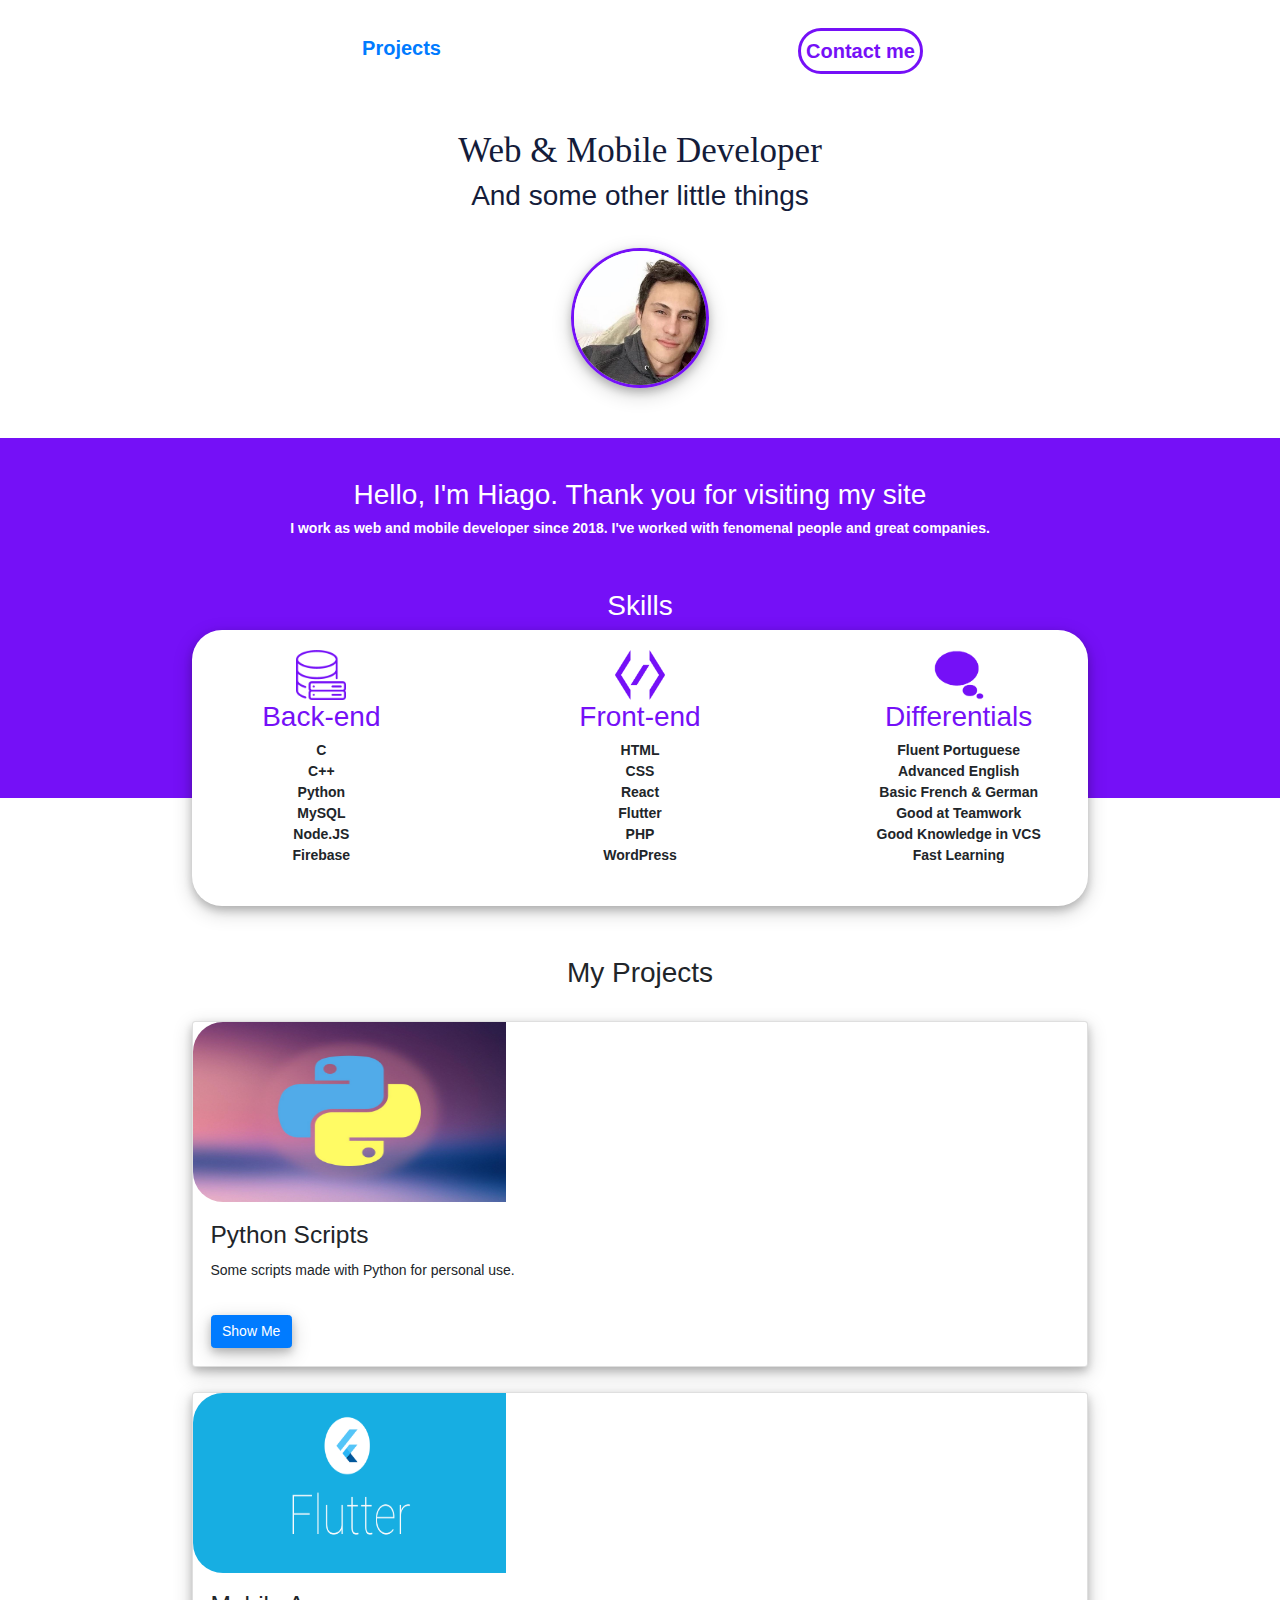
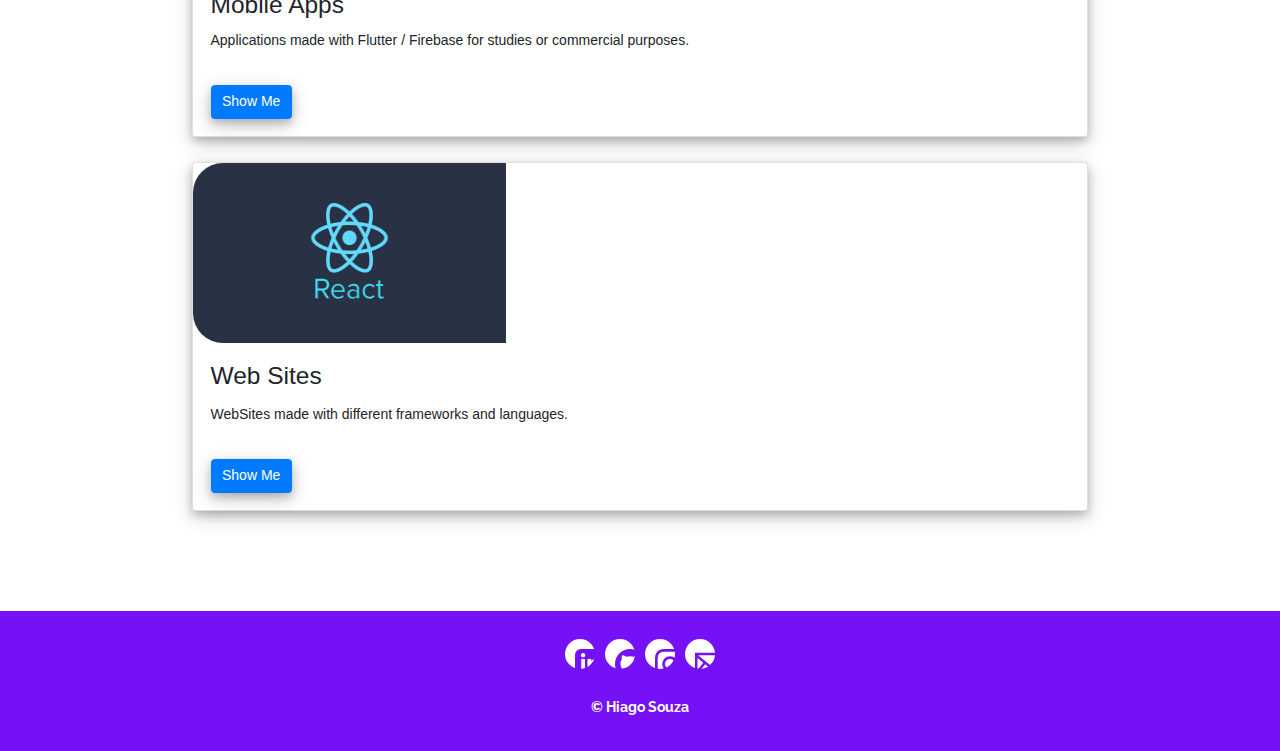
==== commit 4f96bffa: "first submit" ====
--- a/index.html
+++ b/index.html
@@ -12,6 +12,7 @@
         
 
         <link href="https://fonts.googleapis.com/css2?family=Raleway&display=swap" rel="stylesheet">
+        <link rel="stylesheet" href="https://stackpath.bootstrapcdn.com/bootstrap/4.3.1/css/bootstrap.min.css">
 
     </head>
 
--- a/css/style.css
+++ b/css/style.css
@@ -1,5 +1,8 @@
 html{line-height:1.15;-webkit-text-size-adjust:100%}body{margin:0}main{display:block}h1{font-size:2em;margin:.67em 0}hr{box-sizing:content-box;height:0;overflow:visible}pre{font-family:monospace,monospace;font-size:1em}a{background-color:transparent}abbr[title]{border-bottom:none;text-decoration:underline;text-decoration:underline dotted}b,strong{font-weight:bolder}code,kbd,samp{font-family:monospace,monospace;font-size:1em}small{font-size:80%}sub,sup{font-size:75%;line-height:0;position:relative;vertical-align:baseline}sub{bottom:-.25em}sup{top:-.5em}img{border-style:none}button,input,optgroup,select,textarea{font-family:inherit;font-size:100%;line-height:1.15;margin:0}button,input{overflow:visible}button,select{text-transform:none}[type=button],[type=reset],[type=submit],button{-webkit-appearance:button}[type=button]::-moz-focus-inner,[type=reset]::-moz-focus-inner,[type=submit]::-moz-focus-inner,button::-moz-focus-inner{border-style:none;padding:0}[type=button]:-moz-focusring,[type=reset]:-moz-focusring,[type=submit]:-moz-focusring,button:-moz-focusring{outline:1px dotted ButtonText}fieldset{padding:.35em .75em .625em}legend{box-sizing:border-box;color:inherit;display:table;max-width:100%;padding:0;white-space:normal}progress{vertical-align:baseline}textarea{overflow:auto}[type=checkbox],[type=radio]{box-sizing:border-box;padding:0}[type=number]::-webkit-inner-spin-button,[type=number]::-webkit-outer-spin-button{height:auto}[type=search]{-webkit-appearance:textfield;outline-offset:-2px}[type=search]::-webkit-search-decoration{-webkit-appearance:none}::-webkit-file-upload-button{-webkit-appearance:button;font:inherit}details{display:block}summary{display:list-item}template{display:none}[hidden]{display:none}
 
+.container{
+    margin: 0 10%;
+}
 
 html{
     font-size: 14px;
@@ -221,6 +224,13 @@
     transition: color .15s ease-in-out, .15s ease-in-out, .15s ease-in-out, .15s ease-in-out;
     box-shadow: 0 4px 8px 0 rgba(0, 0, 0, 0.2), 0 6px 20px 0 rgba(0, 0, 0, 0.19);
 
+}
+
+.my-projects-projects {
+    text-align: center;
+    display: flex;
+    flex-direction: column;
+    align-items: center;
 }
 
 .btn-primary {
